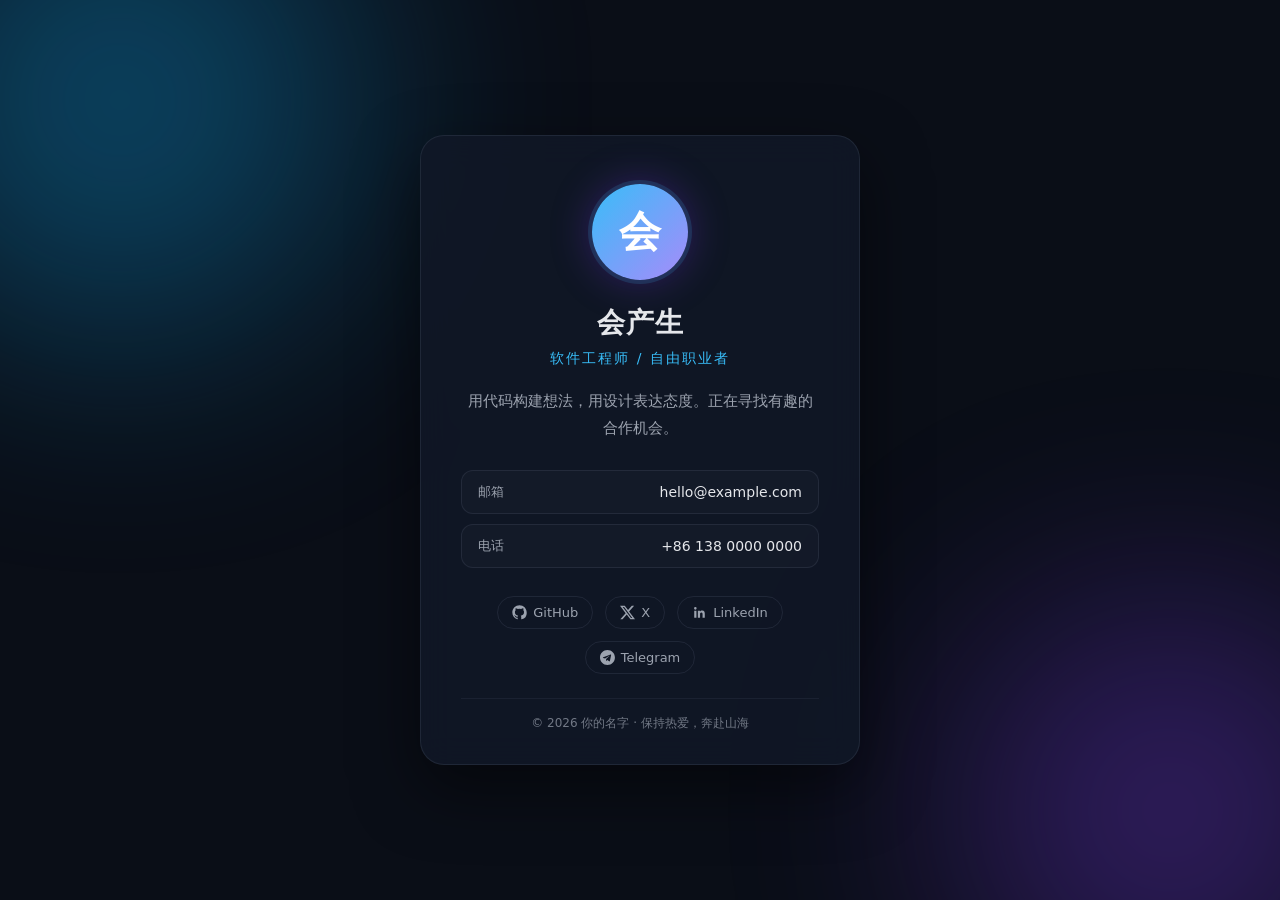
==== index.html @ 969a9e37 "修正CSS和JS文件路径以确保正确加载" ====
<!DOCTYPE html>
<html lang="zh-CN">
<head>
    <meta charset="UTF-8">
    <meta name="viewport" content="width=device-width, initial-scale=1.0">
    <title>个人名片</title>
    <link rel="stylesheet" href="/css/style.css">
</head>
<body>
    <!-- 背景光斑 -->
    <div class="glow glow-1"></div>
    <div class="glow glow-2"></div>

    <main class="card">
        <!-- 文字头像：修改 initials 内容为你名字的首字母或汉字 -->
        <div class="avatar">
            <span class="avatar-initials">会</span>
        </div>

        <!-- 名字与身份 -->
        <h1 class="name">会产生</h1>
        <p class="title">软件工程师 / 自由职业者</p>

        <!-- 一句话介绍 -->
        <p class="bio">用代码构建想法，用设计表达态度。正在寻找有趣的合作机会。</p>

        <!-- 联系方式 -->
        <div class="contact">
            <a class="contact-item" href="mailto:hello@example.com" title="发送邮件">
                <span class="contact-label">邮箱</span>
                <span class="contact-value">hello@example.com</span>
            </a>
            <a class="contact-item" href="tel:+8613800000000" title="拨打电话">
                <span class="contact-label">电话</span>
                <span class="contact-value">+86 138 0000 0000</span>
            </a>
        </div>

        <!-- 社交链接 -->
        <nav class="social">
            <a href="https://github.com/yourname" target="_blank" rel="noopener" class="social-link" aria-label="GitHub">
                <svg viewBox="0 0 24 24" fill="currentColor"><path d="M12 .5C5.65.5.5 5.65.5 12c0 5.08 3.29 9.39 7.86 10.91.58.11.79-.25.79-.56 0-.27-.01-1.17-.02-2.12-3.2.7-3.88-1.36-3.88-1.36-.52-1.33-1.28-1.68-1.28-1.68-1.04-.71.08-.7.08-.7 1.15.08 1.76 1.18 1.76 1.18 1.03 1.76 2.7 1.25 3.36.96.1-.75.4-1.25.72-1.54-2.55-.29-5.24-1.28-5.24-5.69 0-1.26.45-2.29 1.18-3.09-.12-.29-.51-1.46.11-3.05 0 0 .96-.31 3.15 1.18a10.9 10.9 0 0 1 5.74 0c2.19-1.49 3.15-1.18 3.15-1.18.62 1.59.23 2.76.11 3.05.74.8 1.18 1.83 1.18 3.09 0 4.42-2.7 5.39-5.27 5.68.41.36.78 1.06.78 2.14 0 1.55-.01 2.79-.01 3.17 0 .31.21.68.8.56A10.52 10.52 0 0 0 23.5 12C23.5 5.65 18.35.5 12 .5z"/></svg>
                GitHub
            </a>
            <a href="https://x.com/yourname" target="_blank" rel="noopener" class="social-link" aria-label="X / Twitter">
                <svg viewBox="0 0 24 24" fill="currentColor"><path d="M18.9 1.15h3.68l-8.04 9.19L24 22.85h-7.41l-5.8-7.58-6.64 7.58H.47l8.6-9.83L0 1.15h7.6l5.24 6.93 6.06-6.93zm-1.29 19.5h2.04L6.49 3.24H4.3l13.3 17.41z"/></svg>
                X
            </a>
            <a href="https://www.linkedin.com/in/yourname" target="_blank" rel="noopener" class="social-link" aria-label="LinkedIn">
                <svg viewBox="0 0 24 24" fill="currentColor"><path d="M20.45 20.45h-3.55v-5.57c0-1.33-.03-3.04-1.85-3.04-1.85 0-2.14 1.45-2.14 2.94v5.67H9.36V9h3.41v1.56h.05c.48-.9 1.64-1.85 3.37-1.85 3.6 0 4.27 2.37 4.27 5.46v6.28zM5.34 7.43a2.06 2.06 0 1 1 0-4.12 2.06 2.06 0 0 1 0 4.12zM7.12 20.45H3.56V9h3.56v11.45z"/></svg>
                LinkedIn
            </a>
            <a href="https://t.me/yourname" target="_blank" rel="noopener" class="social-link" aria-label="Telegram">
                <svg viewBox="0 0 24 24" fill="currentColor"><path d="M11.94 0C5.34 0 0 5.34 0 11.94c0 6.6 5.34 11.94 11.94 11.94 6.6 0 11.94-5.34 11.94-11.94C23.88 5.34 18.54 0 11.94 0zm5.87 8.12l-2 9.42c-.15.66-.54.82-1.1.51l-3.04-2.24-1.47 1.41c-.16.16-.3.3-.61.3l.22-3.1 5.64-5.1c.25-.22-.05-.34-.38-.12l-6.97 4.39-3-0.94c-.65-.2-.66-.65.14-.96l11.73-4.52c.54-.2 1.02.13.84.95z"/></svg>
                Telegram
            </a>
        </nav>

        <footer class="footer">© 2026 你的名字 · 保持热爱，奔赴山海</footer>
    </main>

    <script src="/js/script.js"></script>
</body>
</html>
---- css/style.css ----
:root {
    --bg: #0a0e17;
    --card: #111827;
    --text: #e5e7eb;
    --text-dim: #9ca3af;
    --accent-1: #38bdf8;
    --accent-2: #a78bfa;
    --border: rgba(148, 163, 184, 0.12);
}

* {
    margin: 0;
    padding: 0;
    box-sizing: border-box;
}

body {
    min-height: 100vh;
    display: flex;
    align-items: center;
    justify-content: center;
    background: var(--bg);
    color: var(--text);
    font-family: "Segoe UI", "PingFang SC", "Microsoft YaHei", system-ui, sans-serif;
    padding: 24px;
    overflow: hidden;
    position: relative;
}

/* ---- 背景光斑 ---- */
.glow {
    position: fixed;
    border-radius: 50%;
    filter: blur(120px);
    opacity: 0.35;
    pointer-events: none;
    z-index: 0;
}
.glow-1 {
    width: 480px;
    height: 480px;
    background: #0ea5e9;
    top: -140px;
    left: -120px;
    animation: drift 14s ease-in-out infinite alternate;
}
.glow-2 {
    width: 420px;
    height: 420px;
    background: #7c3aed;
    bottom: -120px;
    right: -100px;
    animation: drift 18s ease-in-out infinite alternate-reverse;
}
@keyframes drift {
    from { transform: translate(0, 0) scale(1); }
    to   { transform: translate(60px, 40px) scale(1.15); }
}

/* ---- 名片卡片 ---- */
.card {
    position: relative;
    z-index: 1;
    width: 100%;
    max-width: 440px;
    padding: 48px 40px 32px;
    background: rgba(17, 24, 39, 0.85);
    backdrop-filter: blur(16px);
    border: 1px solid var(--border);
    border-radius: 24px;
    text-align: center;
    box-shadow: 0 24px 64px rgba(0, 0, 0, 0.5);
    opacity: 0;
    transform: translateY(24px);
    transition: opacity 0.8s ease, transform 0.8s ease;
}
.card.visible {
    opacity: 1;
    transform: translateY(0);
}

/* ---- 文字头像 ---- */
.avatar {
    width: 96px;
    height: 96px;
    margin: 0 auto 24px;
    border-radius: 50%;
    display: flex;
    align-items: center;
    justify-content: center;
    background: linear-gradient(135deg, var(--accent-1), var(--accent-2));
    box-shadow: 0 0 0 4px rgba(56, 189, 248, 0.15), 0 0 40px rgba(124, 58, 237, 0.35);
}
.avatar-initials {
    font-size: 42px;
    font-weight: 700;
    color: #fff;
    letter-spacing: 1px;
}

/* ---- 文字 ---- */
.name {
    font-size: 28px;
    font-weight: 700;
    letter-spacing: 1px;
}
.title {
    margin-top: 8px;
    font-size: 14px;
    color: var(--accent-1);
    letter-spacing: 2px;
}
.bio {
    margin: 20px 0 28px;
    font-size: 15px;
    line-height: 1.8;
    color: var(--text-dim);
}

/* ---- 联系方式 ---- */
.contact {
    display: flex;
    flex-direction: column;
    gap: 10px;
    margin-bottom: 28px;
}
.contact-item {
    display: flex;
    justify-content: space-between;
    align-items: center;
    padding: 12px 16px;
    border: 1px solid var(--border);
    border-radius: 12px;
    text-decoration: none;
    background: rgba(255, 255, 255, 0.02);
    transition: border-color 0.25s, background 0.25s, transform 0.25s;
}
.contact-item:hover {
    border-color: rgba(56, 189, 248, 0.5);
    background: rgba(56, 189, 248, 0.06);
    transform: translateY(-2px);
}
.contact-label {
    font-size: 13px;
    color: var(--text-dim);
}
.contact-value {
    font-size: 14px;
    color: var(--text);
    font-weight: 500;
}

/* ---- 社交链接 ---- */
.social {
    display: flex;
    justify-content: center;
    gap: 12px;
    flex-wrap: wrap;
    margin-bottom: 24px;
}
.social-link {
    display: inline-flex;
    align-items: center;
    gap: 6px;
    padding: 8px 14px;
    font-size: 13px;
    color: var(--text-dim);
    text-decoration: none;
    border: 1px solid var(--border);
    border-radius: 999px;
    transition: color 0.25s, border-color 0.25s, background 0.25s, transform 0.25s;
}
.social-link svg {
    width: 15px;
    height: 15px;
}
.social-link:hover {
    color: var(--accent-1);
    border-color: rgba(56, 189, 248, 0.5);
    background: rgba(56, 189, 248, 0.08);
    transform: translateY(-2px);
}

/* ---- 页脚 ---- */
.footer {
    font-size: 12px;
    color: var(--text-dim);
    opacity: 0.7;
    border-top: 1px solid var(--border);
    padding-top: 16px;
}

/* ---- 响应式 ---- */
@media (max-width: 480px) {
    .card {
        padding: 36px 24px 24px;
    }
    .name { font-size: 24px; }
}
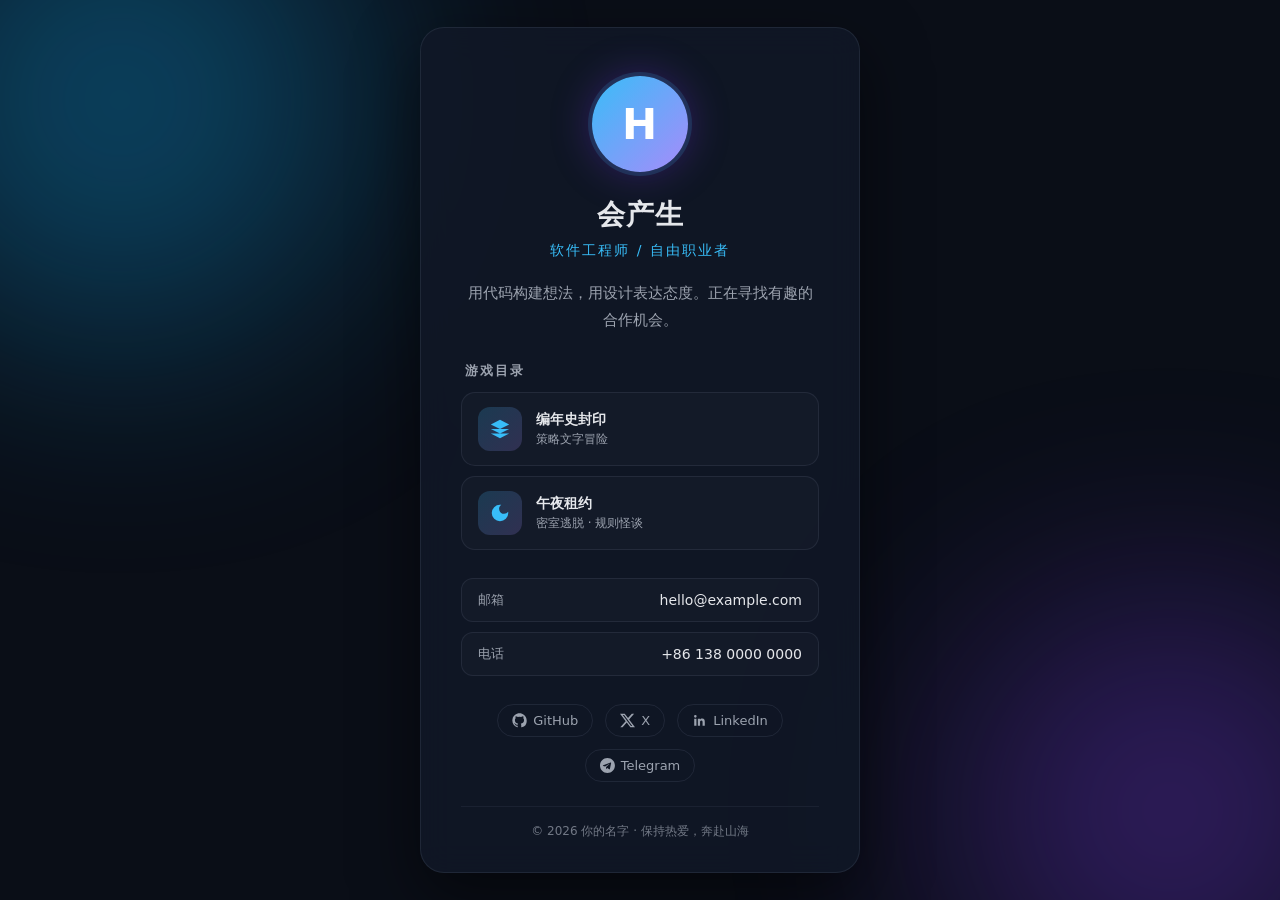
==== commit 793924df: "feat: 添加游戏目录页与首款文字冒险游戏午夜租约 - 新增首页游戏目录模块，展示游戏卡片与跳转链接 - 新增午夜租约游戏完整代码与资源 - 更新首页头像与部分文案细节" ====
--- a/index.html
+++ b/index.html
@@ -14,7 +14,7 @@
     <main class="card">
         <!-- 文字头像：修改 initials 内容为你名字的首字母或汉字 -->
         <div class="avatar">
-            <span class="avatar-initials">会</span>
+            <span class="avatar-initials">H</span>
         </div>
 
         <!-- 名字与身份 -->
@@ -23,6 +23,32 @@
 
         <!-- 一句话介绍 -->
         <p class="bio">用代码构建想法，用设计表达态度。正在寻找有趣的合作机会。</p>
+
+        <!-- 游戏目录 -->
+        <section class="games">
+            <h2 class="games-title">游戏目录</h2>
+            <div class="games-grid">
+                <a class="game-card" href="Chronicle-Sealed/index.html">
+                    <div class="game-icon">
+                        <svg viewBox="0 0 24 24" fill="currentColor"><path d="M12 2L2 7l10 5 10-5-10-5zM2 17l10 5 10-5M2 12l10 5 10-5"/></svg>
+                    </div>
+                    <div class="game-info">
+                        <span class="game-name">编年史封印</span>
+                        <span class="game-desc">策略文字冒险</span>
+                    </div>
+                </a>
+                <a class="game-card" href="Midnight-Lease/index.html">
+                    <div class="game-icon">
+                        <svg viewBox="0 0 24 24" fill="currentColor"><path d="M12 3a9 9 0 1 0 9 9c0-.46-.04-.92-.1-1.36a5.39 5.39 0 0 1-4.4 2.26 5.4 5.4 0 0 1-3.14-9.8c-.44-.06-.9-.1-1.36-.1z"/></svg>
+                    </div>
+                    <div class="game-info">
+                        <span class="game-name">午夜租约</span>
+                        <span class="game-desc">密室逃脱 · 规则怪谈</span>
+                    </div>
+                </a>
+                <!-- 在此处添加更多游戏卡片 -->
+            </div>
+        </section>
 
         <!-- 联系方式 -->
         <div class="contact">
--- a/css/style.css
+++ b/css/style.css
@@ -181,6 +181,71 @@
     transform: translateY(-2px);
 }
 
+/* ---- 游戏目录 ---- */
+.games {
+    margin: 20px 0 28px;
+    text-align: left;
+}
+.games-title {
+    font-size: 13px;
+    font-weight: 600;
+    color: var(--text-dim);
+    letter-spacing: 2px;
+    text-transform: uppercase;
+    margin-bottom: 12px;
+    padding-left: 4px;
+}
+.games-grid {
+    display: flex;
+    flex-direction: column;
+    gap: 10px;
+}
+.game-card {
+    display: flex;
+    align-items: center;
+    gap: 14px;
+    padding: 14px 16px;
+    border: 1px solid var(--border);
+    border-radius: 14px;
+    text-decoration: none;
+    background: rgba(255, 255, 255, 0.02);
+    transition: border-color 0.25s, background 0.25s, transform 0.25s;
+}
+.game-card:hover {
+    border-color: rgba(56, 189, 248, 0.5);
+    background: rgba(56, 189, 248, 0.06);
+    transform: translateY(-2px);
+}
+.game-icon {
+    width: 44px;
+    height: 44px;
+    border-radius: 12px;
+    display: flex;
+    align-items: center;
+    justify-content: center;
+    background: linear-gradient(135deg, rgba(56, 189, 248, 0.2), rgba(167, 139, 250, 0.2));
+    flex-shrink: 0;
+}
+.game-icon svg {
+    width: 22px;
+    height: 22px;
+    color: var(--accent-1);
+}
+.game-info {
+    display: flex;
+    flex-direction: column;
+    gap: 2px;
+}
+.game-name {
+    font-size: 14px;
+    font-weight: 600;
+    color: var(--text);
+}
+.game-desc {
+    font-size: 12px;
+    color: var(--text-dim);
+}
+
 /* ---- 页脚 ---- */
 .footer {
     font-size: 12px;
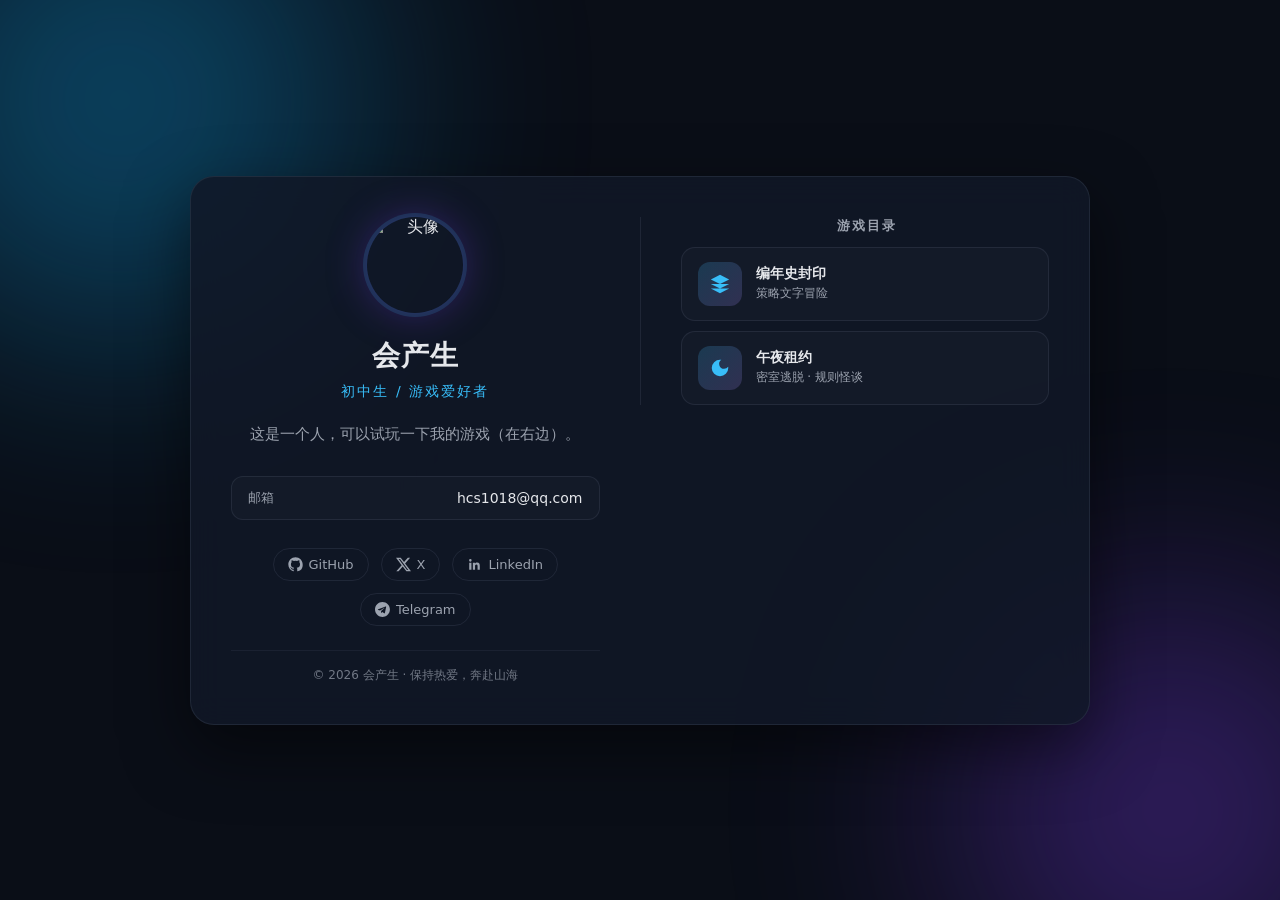
==== commit 0fd09ff2: "refactor(ui): 重构页面布局为左右分栏样式 1. 调整卡片最大宽度和内边距，改用flex布局实现左右分栏 2. 将原单栏内容拆分为个人介绍左栏和游戏目录右栏 3. 替换文字头像为图片头像样" ====
--- a/index.html
+++ b/index.html
@@ -12,77 +12,78 @@
     <div class="glow glow-2"></div>
 
     <main class="card">
-        <!-- 文字头像：修改 initials 内容为你名字的首字母或汉字 -->
-        <div class="avatar">
-            <span class="avatar-initials">H</span>
+        <!-- 左栏：个人介绍 -->
+        <div class="card-left">
+            <!-- 头像 -->
+            <div class="avatar">
+                <img src="/NPRSOG968EOGO{A9U4YN08Y.jpg" alt="头像" class="avatar-img">
+            </div>
+
+            <!-- 名字与身份 -->
+            <h1 class="name">会产生</h1>
+            <p class="title">初中生 / 游戏爱好者</p>
+
+            <!-- 一句话介绍 -->
+            <p class="bio">这是一个人，可以试玩一下我的游戏（在右边）。</p>
+
+            <!-- 联系方式 -->
+            <div class="contact">
+                <a class="contact-item" href="mailto:hcs1018@qq.com" title="发送邮件">
+                    <span class="contact-label">邮箱</span>
+                    <span class="contact-value">hcs1018@qq.com</span>
+                </a>
+            </div>
+
+            <!-- 社交链接 -->
+            <nav class="social">
+                <a href="https://github.com/yourname" target="_blank" rel="noopener" class="social-link" aria-label="GitHub">
+                    <svg viewBox="0 0 24 24" fill="currentColor"><path d="M12 .5C5.65.5.5 5.65.5 12c0 5.08 3.29 9.39 7.86 10.91.58.11.79-.25.79-.56 0-.27-.01-1.17-.02-2.12-3.2.7-3.88-1.36-3.88-1.36-.52-1.33-1.28-1.68-1.28-1.68-1.04-.71.08-.7.08-.7 1.15.08 1.76 1.18 1.76 1.18 1.03 1.76 2.7 1.25 3.36.96.1-.75.4-1.25.72-1.54-2.55-.29-5.24-1.28-5.24-5.69 0-1.26.45-2.29 1.18-3.09-.12-.29-.51-1.46.11-3.05 0 0 .96-.31 3.15 1.18a10.9 10.9 0 0 1 5.74 0c2.19-1.49 3.15-1.18 3.15-1.18.62 1.59.23 2.76.11 3.05.74.8 1.18 1.83 1.18 3.09 0 4.42-2.7 5.39-5.27 5.68.41.36.78 1.06.78 2.14 0 1.55-.01 2.79-.01 3.17 0 .31.21.68.8.56A10.52 10.52 0 0 0 23.5 12C23.5 5.65 18.35.5 12 .5z"/></svg>
+                    GitHub
+                </a>
+                <a href="https://x.com/yourname" target="_blank" rel="noopener" class="social-link" aria-label="X / Twitter">
+                    <svg viewBox="0 0 24 24" fill="currentColor"><path d="M18.9 1.15h3.68l-8.04 9.19L24 22.85h-7.41l-5.8-7.58-6.64 7.58H.47l8.6-9.83L0 1.15h7.6l5.24 6.93 6.06-6.93zm-1.29 19.5h2.04L6.49 3.24H4.3l13.3 17.41z"/></svg>
+                    X
+                </a>
+                <a href="https://www.linkedin.com/in/yourname" target="_blank" rel="noopener" class="social-link" aria-label="LinkedIn">
+                    <svg viewBox="0 0 24 24" fill="currentColor"><path d="M20.45 20.45h-3.55v-5.57c0-1.33-.03-3.04-1.85-3.04-1.85 0-2.14 1.45-2.14 2.94v5.67H9.36V9h3.41v1.56h.05c.48-.9 1.64-1.85 3.37-1.85 3.6 0 4.27 2.37 4.27 5.46v6.28zM5.34 7.43a2.06 2.06 0 1 1 0-4.12 2.06 2.06 0 0 1 0 4.12zM7.12 20.45H3.56V9h3.56v11.45z"/></svg>
+                    LinkedIn
+                </a>
+                <a href="https://t.me/yourname" target="_blank" rel="noopener" class="social-link" aria-label="Telegram">
+                    <svg viewBox="0 0 24 24" fill="currentColor"><path d="M11.94 0C5.34 0 0 5.34 0 11.94c0 6.6 5.34 11.94 11.94 11.94 6.6 0 11.94-5.34 11.94-11.94C23.88 5.34 18.54 0 11.94 0zm5.87 8.12l-2 9.42c-.15.66-.54.82-1.1.51l-3.04-2.24-1.47 1.41c-.16.16-.3.3-.61.3l.22-3.1 5.64-5.1c.25-.22-.05-.34-.38-.12l-6.97 4.39-3-0.94c-.65-.2-.66-.65.14-.96l11.73-4.52c.54-.2 1.02.13.84.95z"/></svg>
+                    Telegram
+                </a>
+            </nav>
+
+            <footer class="footer">© 2026 会产生 · 保持热爱，奔赴山海</footer>
         </div>
 
-        <!-- 名字与身份 -->
-        <h1 class="name">会产生</h1>
-        <p class="title">软件工程师 / 自由职业者</p>
-
-        <!-- 一句话介绍 -->
-        <p class="bio">用代码构建想法，用设计表达态度。正在寻找有趣的合作机会。</p>
-
-        <!-- 游戏目录 -->
-        <section class="games">
-            <h2 class="games-title">游戏目录</h2>
-            <div class="games-grid">
-                <a class="game-card" href="Chronicle-Sealed/index.html">
-                    <div class="game-icon">
-                        <svg viewBox="0 0 24 24" fill="currentColor"><path d="M12 2L2 7l10 5 10-5-10-5zM2 17l10 5 10-5M2 12l10 5 10-5"/></svg>
-                    </div>
-                    <div class="game-info">
-                        <span class="game-name">编年史封印</span>
-                        <span class="game-desc">策略文字冒险</span>
-                    </div>
-                </a>
-                <a class="game-card" href="Midnight-Lease/index.html">
-                    <div class="game-icon">
-                        <svg viewBox="0 0 24 24" fill="currentColor"><path d="M12 3a9 9 0 1 0 9 9c0-.46-.04-.92-.1-1.36a5.39 5.39 0 0 1-4.4 2.26 5.4 5.4 0 0 1-3.14-9.8c-.44-.06-.9-.1-1.36-.1z"/></svg>
-                    </div>
-                    <div class="game-info">
-                        <span class="game-name">午夜租约</span>
-                        <span class="game-desc">密室逃脱 · 规则怪谈</span>
-                    </div>
-                </a>
-                <!-- 在此处添加更多游戏卡片 -->
-            </div>
-        </section>
-
-        <!-- 联系方式 -->
-        <div class="contact">
-            <a class="contact-item" href="mailto:hello@example.com" title="发送邮件">
-                <span class="contact-label">邮箱</span>
-                <span class="contact-value">hello@example.com</span>
-            </a>
-            <a class="contact-item" href="tel:+8613800000000" title="拨打电话">
-                <span class="contact-label">电话</span>
-                <span class="contact-value">+86 138 0000 0000</span>
-            </a>
+        <!-- 右栏：游戏目录 -->
+        <div class="card-right">
+            <section class="games">
+                <h2 class="games-title">游戏目录</h2>
+                <div class="games-grid">
+                    <a class="game-card" href="Chronicle-Sealed/index.html">
+                        <div class="game-icon">
+                            <svg viewBox="0 0 24 24" fill="currentColor"><path d="M12 2L2 7l10 5 10-5-10-5zM2 17l10 5 10-5M2 12l10 5 10-5"/></svg>
+                        </div>
+                        <div class="game-info">
+                            <span class="game-name">编年史封印</span>
+                            <span class="game-desc">策略文字冒险</span>
+                        </div>
+                    </a>
+                    <a class="game-card" href="Midnight-Lease/index.html">
+                        <div class="game-icon">
+                            <svg viewBox="0 0 24 24" fill="currentColor"><path d="M12 3a9 9 0 1 0 9 9c0-.46-.04-.92-.1-1.36a5.39 5.39 0 0 1-4.4 2.26 5.4 5.4 0 0 1-3.14-9.8c-.44-.06-.9-.1-1.36-.1z"/></svg>
+                        </div>
+                        <div class="game-info">
+                            <span class="game-name">午夜租约</span>
+                            <span class="game-desc">密室逃脱 · 规则怪谈</span>
+                        </div>
+                    </a>
+                    <!-- 在此处添加更多游戏卡片 -->
+                </div>
+            </section>
         </div>
-
-        <!-- 社交链接 -->
-        <nav class="social">
-            <a href="https://github.com/yourname" target="_blank" rel="noopener" class="social-link" aria-label="GitHub">
-                <svg viewBox="0 0 24 24" fill="currentColor"><path d="M12 .5C5.65.5.5 5.65.5 12c0 5.08 3.29 9.39 7.86 10.91.58.11.79-.25.79-.56 0-.27-.01-1.17-.02-2.12-3.2.7-3.88-1.36-3.88-1.36-.52-1.33-1.28-1.68-1.28-1.68-1.04-.71.08-.7.08-.7 1.15.08 1.76 1.18 1.76 1.18 1.03 1.76 2.7 1.25 3.36.96.1-.75.4-1.25.72-1.54-2.55-.29-5.24-1.28-5.24-5.69 0-1.26.45-2.29 1.18-3.09-.12-.29-.51-1.46.11-3.05 0 0 .96-.31 3.15 1.18a10.9 10.9 0 0 1 5.74 0c2.19-1.49 3.15-1.18 3.15-1.18.62 1.59.23 2.76.11 3.05.74.8 1.18 1.83 1.18 3.09 0 4.42-2.7 5.39-5.27 5.68.41.36.78 1.06.78 2.14 0 1.55-.01 2.79-.01 3.17 0 .31.21.68.8.56A10.52 10.52 0 0 0 23.5 12C23.5 5.65 18.35.5 12 .5z"/></svg>
-                GitHub
-            </a>
-            <a href="https://x.com/yourname" target="_blank" rel="noopener" class="social-link" aria-label="X / Twitter">
-                <svg viewBox="0 0 24 24" fill="currentColor"><path d="M18.9 1.15h3.68l-8.04 9.19L24 22.85h-7.41l-5.8-7.58-6.64 7.58H.47l8.6-9.83L0 1.15h7.6l5.24 6.93 6.06-6.93zm-1.29 19.5h2.04L6.49 3.24H4.3l13.3 17.41z"/></svg>
-                X
-            </a>
-            <a href="https://www.linkedin.com/in/yourname" target="_blank" rel="noopener" class="social-link" aria-label="LinkedIn">
-                <svg viewBox="0 0 24 24" fill="currentColor"><path d="M20.45 20.45h-3.55v-5.57c0-1.33-.03-3.04-1.85-3.04-1.85 0-2.14 1.45-2.14 2.94v5.67H9.36V9h3.41v1.56h.05c.48-.9 1.64-1.85 3.37-1.85 3.6 0 4.27 2.37 4.27 5.46v6.28zM5.34 7.43a2.06 2.06 0 1 1 0-4.12 2.06 2.06 0 0 1 0 4.12zM7.12 20.45H3.56V9h3.56v11.45z"/></svg>
-                LinkedIn
-            </a>
-            <a href="https://t.me/yourname" target="_blank" rel="noopener" class="social-link" aria-label="Telegram">
-                <svg viewBox="0 0 24 24" fill="currentColor"><path d="M11.94 0C5.34 0 0 5.34 0 11.94c0 6.6 5.34 11.94 11.94 11.94 6.6 0 11.94-5.34 11.94-11.94C23.88 5.34 18.54 0 11.94 0zm5.87 8.12l-2 9.42c-.15.66-.54.82-1.1.51l-3.04-2.24-1.47 1.41c-.16.16-.3.3-.61.3l.22-3.1 5.64-5.1c.25-.22-.05-.34-.38-.12l-6.97 4.39-3-0.94c-.65-.2-.66-.65.14-.96l11.73-4.52c.54-.2 1.02.13.84.95z"/></svg>
-                Telegram
-            </a>
-        </nav>
-
-        <footer class="footer">© 2026 你的名字 · 保持热爱，奔赴山海</footer>
     </main>
 
     <script src="/js/script.js"></script>
--- a/css/style.css
+++ b/css/style.css
@@ -62,8 +62,8 @@
     position: relative;
     z-index: 1;
     width: 100%;
-    max-width: 440px;
-    padding: 48px 40px 32px;
+    max-width: 900px;
+    padding: 40px;
     background: rgba(17, 24, 39, 0.85);
     backdrop-filter: blur(16px);
     border: 1px solid var(--border);
@@ -73,29 +73,41 @@
     opacity: 0;
     transform: translateY(24px);
     transition: opacity 0.8s ease, transform 0.8s ease;
+    display: flex;
+    gap: 40px;
+    align-items: flex-start;
 }
 .card.visible {
     opacity: 1;
     transform: translateY(0);
 }
 
-/* ---- 文字头像 ---- */
+/* ---- 左右分栏 ---- */
+.card-left {
+    flex: 1;
+    min-width: 0;
+}
+.card-right {
+    flex: 1;
+    min-width: 0;
+    border-left: 1px solid var(--border);
+    padding-left: 40px;
+}
+
+/* ---- 图片头像 ---- */
 .avatar {
     width: 96px;
     height: 96px;
     margin: 0 auto 24px;
     border-radius: 50%;
-    display: flex;
-    align-items: center;
-    justify-content: center;
-    background: linear-gradient(135deg, var(--accent-1), var(--accent-2));
+    overflow: hidden;
     box-shadow: 0 0 0 4px rgba(56, 189, 248, 0.15), 0 0 40px rgba(124, 58, 237, 0.35);
 }
-.avatar-initials {
-    font-size: 42px;
-    font-weight: 700;
-    color: #fff;
-    letter-spacing: 1px;
+.avatar-img {
+    width: 100%;
+    height: 100%;
+    object-fit: cover;
+    display: block;
 }
 
 /* ---- 文字 ---- */
@@ -183,8 +195,11 @@
 
 /* ---- 游戏目录 ---- */
 .games {
-    margin: 20px 0 28px;
+    margin: 0;
     text-align: left;
+    height: 100%;
+    display: flex;
+    flex-direction: column;
 }
 .games-title {
     font-size: 13px;
@@ -194,11 +209,13 @@
     text-transform: uppercase;
     margin-bottom: 12px;
     padding-left: 4px;
+    text-align: center;
 }
 .games-grid {
     display: flex;
     flex-direction: column;
     gap: 10px;
+    flex: 1;
 }
 .game-card {
     display: flex;
@@ -256,9 +273,16 @@
 }
 
 /* ---- 响应式 ---- */
-@media (max-width: 480px) {
+@media (max-width: 768px) {
     .card {
+        flex-direction: column;
+        gap: 24px;
         padding: 36px 24px 24px;
     }
+    .card-right {
+        border-left: none;
+        padding-left: 0;
+        width: 100%;
+    }
     .name { font-size: 24px; }
 }
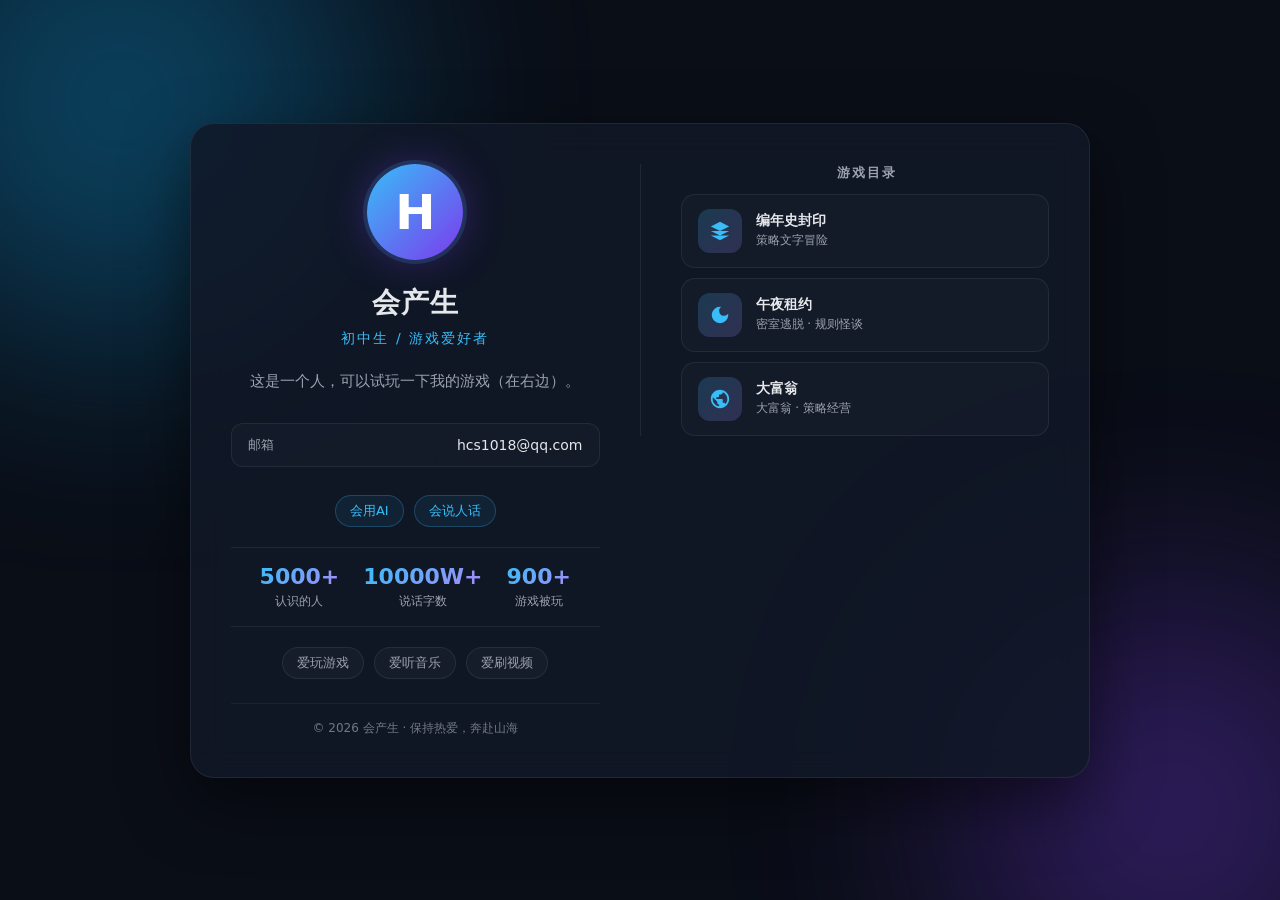
==== commit 96ea118e: "style: 更新个人主页UI，替换头像为字母头像并新增模块 1. 将图片头像替换为渐变背景的字母头像 2. 移除原有社交链接模块，新增技能标签、个人成就和兴趣爱好模块 3. 新增大富翁游戏卡片 4." ====
--- a/index.html
+++ b/index.html
@@ -16,7 +16,7 @@
         <div class="card-left">
             <!-- 头像 -->
             <div class="avatar">
-                <img src="/NPRSOG968EOGO{A9U4YN08Y.jpg" alt="头像" class="avatar-img">
+                <span class="avatar-letter">H</span>
             </div>
 
             <!-- 名字与身份 -->
@@ -34,25 +34,34 @@
                 </a>
             </div>
 
-            <!-- 社交链接 -->
-            <nav class="social">
-                <a href="https://github.com/yourname" target="_blank" rel="noopener" class="social-link" aria-label="GitHub">
-                    <svg viewBox="0 0 24 24" fill="currentColor"><path d="M12 .5C5.65.5.5 5.65.5 12c0 5.08 3.29 9.39 7.86 10.91.58.11.79-.25.79-.56 0-.27-.01-1.17-.02-2.12-3.2.7-3.88-1.36-3.88-1.36-.52-1.33-1.28-1.68-1.28-1.68-1.04-.71.08-.7.08-.7 1.15.08 1.76 1.18 1.76 1.18 1.03 1.76 2.7 1.25 3.36.96.1-.75.4-1.25.72-1.54-2.55-.29-5.24-1.28-5.24-5.69 0-1.26.45-2.29 1.18-3.09-.12-.29-.51-1.46.11-3.05 0 0 .96-.31 3.15 1.18a10.9 10.9 0 0 1 5.74 0c2.19-1.49 3.15-1.18 3.15-1.18.62 1.59.23 2.76.11 3.05.74.8 1.18 1.83 1.18 3.09 0 4.42-2.7 5.39-5.27 5.68.41.36.78 1.06.78 2.14 0 1.55-.01 2.79-.01 3.17 0 .31.21.68.8.56A10.52 10.52 0 0 0 23.5 12C23.5 5.65 18.35.5 12 .5z"/></svg>
-                    GitHub
-                </a>
-                <a href="https://x.com/yourname" target="_blank" rel="noopener" class="social-link" aria-label="X / Twitter">
-                    <svg viewBox="0 0 24 24" fill="currentColor"><path d="M18.9 1.15h3.68l-8.04 9.19L24 22.85h-7.41l-5.8-7.58-6.64 7.58H.47l8.6-9.83L0 1.15h7.6l5.24 6.93 6.06-6.93zm-1.29 19.5h2.04L6.49 3.24H4.3l13.3 17.41z"/></svg>
-                    X
-                </a>
-                <a href="https://www.linkedin.com/in/yourname" target="_blank" rel="noopener" class="social-link" aria-label="LinkedIn">
-                    <svg viewBox="0 0 24 24" fill="currentColor"><path d="M20.45 20.45h-3.55v-5.57c0-1.33-.03-3.04-1.85-3.04-1.85 0-2.14 1.45-2.14 2.94v5.67H9.36V9h3.41v1.56h.05c.48-.9 1.64-1.85 3.37-1.85 3.6 0 4.27 2.37 4.27 5.46v6.28zM5.34 7.43a2.06 2.06 0 1 1 0-4.12 2.06 2.06 0 0 1 0 4.12zM7.12 20.45H3.56V9h3.56v11.45z"/></svg>
-                    LinkedIn
-                </a>
-                <a href="https://t.me/yourname" target="_blank" rel="noopener" class="social-link" aria-label="Telegram">
-                    <svg viewBox="0 0 24 24" fill="currentColor"><path d="M11.94 0C5.34 0 0 5.34 0 11.94c0 6.6 5.34 11.94 11.94 11.94 6.6 0 11.94-5.34 11.94-11.94C23.88 5.34 18.54 0 11.94 0zm5.87 8.12l-2 9.42c-.15.66-.54.82-1.1.51l-3.04-2.24-1.47 1.41c-.16.16-.3.3-.61.3l.22-3.1 5.64-5.1c.25-.22-.05-.34-.38-.12l-6.97 4.39-3-0.94c-.65-.2-.66-.65.14-.96l11.73-4.52c.54-.2 1.02.13.84.95z"/></svg>
-                    Telegram
-                </a>
-            </nav>
+            <!-- 技能标签 -->
+            <div class="skills">
+                <span class="skill-tag">会用AI</span>
+                <span class="skill-tag">会说人话</span>
+            </div>
+
+            <!-- 个人成就 -->
+            <div class="achievements">
+                <div class="achievement-item">
+                    <span class="achievement-num">5000+</span>
+                    <span class="achievement-label">认识的人</span>
+                </div>
+                <div class="achievement-item">
+                    <span class="achievement-num">10000W+</span>
+                    <span class="achievement-label">说话字数</span>
+                </div>
+                <div class="achievement-item">
+                    <span class="achievement-num">900+</span>
+                    <span class="achievement-label">游戏被玩</span>
+                </div>
+            </div>
+
+            <!-- 兴趣爱好 -->
+            <div class="hobbies">
+                <span class="hobby-tag">爱玩游戏</span>
+                <span class="hobby-tag">爱听音乐</span>
+                <span class="hobby-tag">爱刷视频</span>
+            </div>
 
             <footer class="footer">© 2026 会产生 · 保持热爱，奔赴山海</footer>
         </div>
@@ -80,6 +89,15 @@
                             <span class="game-desc">密室逃脱 · 规则怪谈</span>
                         </div>
                     </a>
+                    <a class="game-card" href="Bigrichman/index.html">
+                        <div class="game-icon">
+                            <svg viewBox="0 0 24 24" fill="currentColor"><path d="M12 2C6.48 2 2 6.48 2 12s4.48 10 10 10 10-4.48 10-10S17.52 2 12 2zm-1 17.93c-3.95-.49-7-3.85-7-7.93 0-.62.08-1.21.21-1.79L9 15v1c0 1.1.9 2 2 2v1.93zm6.9-2.54c-.26-.81-1-1.39-1.9-1.39h-1v-3c0-.55-.45-1-1-1H8v-2h2c.55 0 1-.45 1-1V7h2c1.1 0 2-.9 2-2v-.41c2.93 1.19 5 4.06 5 7.41 0 2.08-.8 3.97-2.1 5.39z"/></svg>
+                        </div>
+                        <div class="game-info">
+                            <span class="game-name">大富翁</span>
+                            <span class="game-desc">大富翁 · 策略经营</span>
+                        </div>
+                    </a>
                     <!-- 在此处添加更多游戏卡片 -->
                 </div>
             </section>
--- a/css/style.css
+++ b/css/style.css
@@ -94,20 +94,25 @@
     padding-left: 40px;
 }
 
-/* ---- 图片头像 ---- */
+/* ---- 字母头像 ---- */
 .avatar {
     width: 96px;
     height: 96px;
     margin: 0 auto 24px;
     border-radius: 50%;
     overflow: hidden;
+    display: flex;
+    align-items: center;
+    justify-content: center;
+    background: linear-gradient(135deg, #38bdf8, #7c3aed);
     box-shadow: 0 0 0 4px rgba(56, 189, 248, 0.15), 0 0 40px rgba(124, 58, 237, 0.35);
 }
-.avatar-img {
-    width: 100%;
-    height: 100%;
-    object-fit: cover;
-    display: block;
+.avatar-letter {
+    font-size: 48px;
+    font-weight: 700;
+    color: #fff;
+    line-height: 1;
+    user-select: none;
 }
 
 /* ---- 文字 ---- */
@@ -162,34 +167,77 @@
     font-weight: 500;
 }
 
-/* ---- 社交链接 ---- */
-.social {
-    display: flex;
-    justify-content: center;
-    gap: 12px;
+/* ---- 技能标签 ---- */
+.skills {
+    display: flex;
+    justify-content: center;
+    gap: 10px;
+    flex-wrap: wrap;
+    margin-bottom: 20px;
+}
+.skill-tag {
+    padding: 6px 14px;
+    font-size: 13px;
+    color: var(--accent-1);
+    background: rgba(56, 189, 248, 0.08);
+    border: 1px solid rgba(56, 189, 248, 0.25);
+    border-radius: 999px;
+    transition: background 0.25s, transform 0.25s;
+}
+.skill-tag:hover {
+    background: rgba(56, 189, 248, 0.15);
+    transform: translateY(-2px);
+}
+
+/* ---- 个人成就 ---- */
+.achievements {
+    display: flex;
+    justify-content: center;
+    gap: 24px;
+    margin-bottom: 20px;
+    padding: 16px 0;
+    border-top: 1px solid var(--border);
+    border-bottom: 1px solid var(--border);
+}
+.achievement-item {
+    display: flex;
+    flex-direction: column;
+    align-items: center;
+    gap: 4px;
+}
+.achievement-num {
+    font-size: 22px;
+    font-weight: 700;
+    background: linear-gradient(135deg, var(--accent-1), var(--accent-2));
+    -webkit-background-clip: text;
+    -webkit-text-fill-color: transparent;
+    background-clip: text;
+}
+.achievement-label {
+    font-size: 12px;
+    color: var(--text-dim);
+}
+
+/* ---- 兴趣爱好 ---- */
+.hobbies {
+    display: flex;
+    justify-content: center;
+    gap: 10px;
     flex-wrap: wrap;
     margin-bottom: 24px;
 }
-.social-link {
-    display: inline-flex;
-    align-items: center;
-    gap: 6px;
-    padding: 8px 14px;
+.hobby-tag {
+    padding: 6px 14px;
     font-size: 13px;
     color: var(--text-dim);
-    text-decoration: none;
+    background: rgba(255, 255, 255, 0.03);
     border: 1px solid var(--border);
     border-radius: 999px;
-    transition: color 0.25s, border-color 0.25s, background 0.25s, transform 0.25s;
-}
-.social-link svg {
-    width: 15px;
-    height: 15px;
-}
-.social-link:hover {
-    color: var(--accent-1);
-    border-color: rgba(56, 189, 248, 0.5);
-    background: rgba(56, 189, 248, 0.08);
+    transition: color 0.25s, border-color 0.25s, transform 0.25s;
+}
+.hobby-tag:hover {
+    color: var(--accent-2);
+    border-color: rgba(167, 139, 250, 0.4);
     transform: translateY(-2px);
 }
 
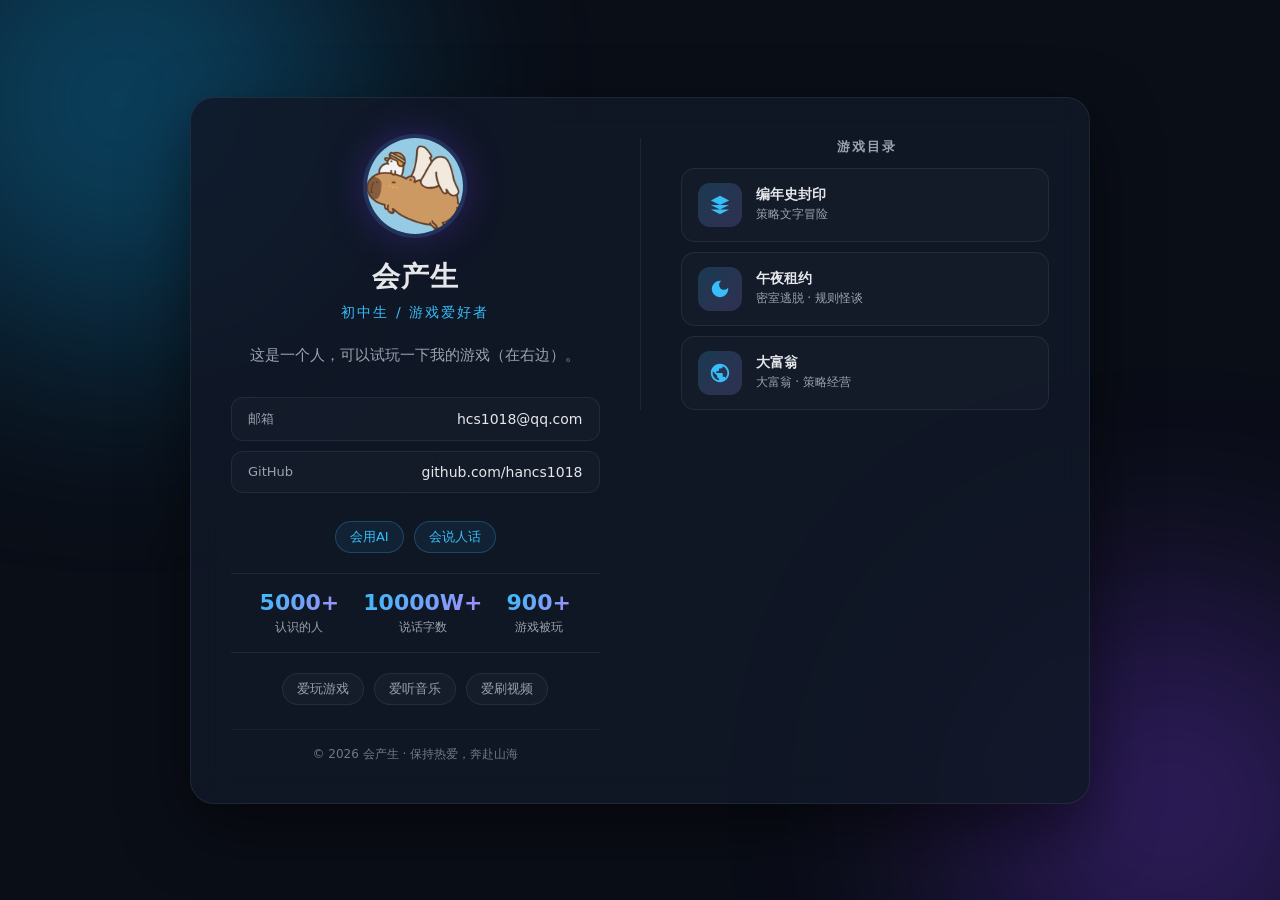
==== commit 667e66ff: "style(avatar): 替换字母头像为图片头像并添加GitHub联系方式 1. 重构头像样式，将原字母头像改为图片头像布局 2. 删除原字母头像的渐变背景和文字样式，新增图片适配样式 3. 在联" ====
--- a/index.html
+++ b/index.html
@@ -16,7 +16,7 @@
         <div class="card-left">
             <!-- 头像 -->
             <div class="avatar">
-                <span class="avatar-letter">H</span>
+                <img src="/1.jpg" alt="头像" class="avatar-img">
             </div>
 
             <!-- 名字与身份 -->
@@ -31,6 +31,10 @@
                 <a class="contact-item" href="mailto:hcs1018@qq.com" title="发送邮件">
                     <span class="contact-label">邮箱</span>
                     <span class="contact-value">hcs1018@qq.com</span>
+                </a>
+                <a class="contact-item" href="https://github.com/hancs1018" target="_blank" rel="noopener" title="GitHub 主页">
+                    <span class="contact-label">GitHub</span>
+                    <span class="contact-value">github.com/hancs1018</span>
                 </a>
             </div>
 
--- a/css/style.css
+++ b/css/style.css
@@ -94,25 +94,20 @@
     padding-left: 40px;
 }
 
-/* ---- 字母头像 ---- */
+/* ---- 图片头像 ---- */
 .avatar {
     width: 96px;
     height: 96px;
     margin: 0 auto 24px;
     border-radius: 50%;
     overflow: hidden;
-    display: flex;
-    align-items: center;
-    justify-content: center;
-    background: linear-gradient(135deg, #38bdf8, #7c3aed);
     box-shadow: 0 0 0 4px rgba(56, 189, 248, 0.15), 0 0 40px rgba(124, 58, 237, 0.35);
 }
-.avatar-letter {
-    font-size: 48px;
-    font-weight: 700;
-    color: #fff;
-    line-height: 1;
-    user-select: none;
+.avatar-img {
+    width: 100%;
+    height: 100%;
+    object-fit: cover;
+    display: block;
 }
 
 /* ---- 文字 ---- */
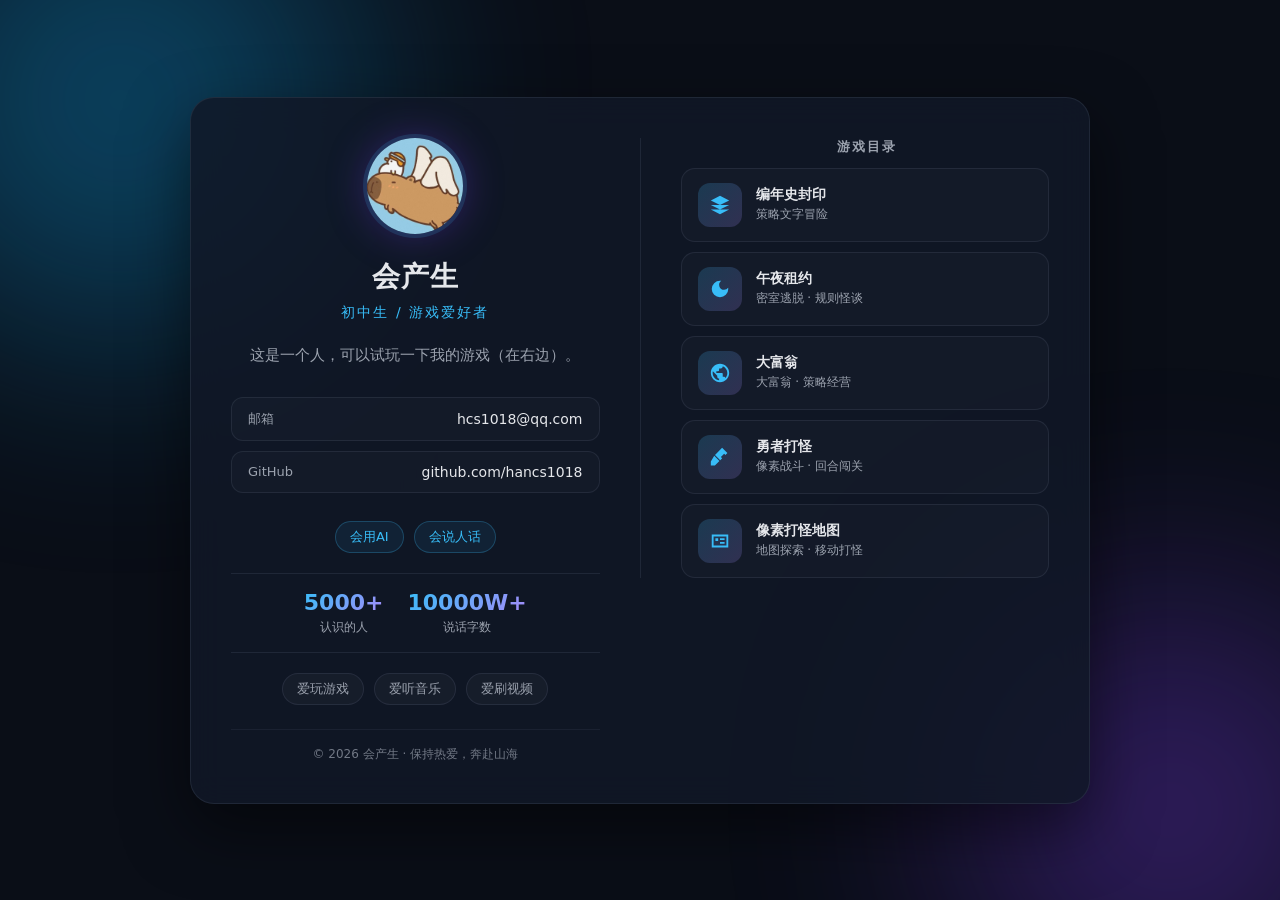
==== commit 584c439e: "feat: 新增两款像素小游戏并更新主页展示 1. 移除旧的游戏成就项 2. 添加勇者打怪和像素打怪地图两款游戏卡片 3. 新增两个游戏的完整代码文件" ====
--- a/index.html
+++ b/index.html
@@ -54,10 +54,6 @@
                     <span class="achievement-num">10000W+</span>
                     <span class="achievement-label">说话字数</span>
                 </div>
-                <div class="achievement-item">
-                    <span class="achievement-num">900+</span>
-                    <span class="achievement-label">游戏被玩</span>
-                </div>
             </div>
 
             <!-- 兴趣爱好 -->
@@ -102,6 +98,24 @@
                             <span class="game-desc">大富翁 · 策略经营</span>
                         </div>
                     </a>
+                    <a class="game-card" href="MonsterFight/index.html">
+                        <div class="game-icon">
+                            <svg viewBox="0 0 24 24" fill="currentColor"><path d="M14.31 2l5.74 5.74-2.12 2.12-1.41-1.41-3.54 3.53 1.42 1.42-2.12 2.12-5.74-5.74L14.31 2zm-8.62 8.62l5.69 5.69-4.95 4.95H2v-4.43l3.69-6.21z"/></svg>
+                        </div>
+                        <div class="game-info">
+                            <span class="game-name">勇者打怪</span>
+                            <span class="game-desc">像素战斗 · 回合闯关</span>
+                        </div>
+                    </a>
+                    <a class="game-card" href="MonsterWorld/index.html">
+                        <div class="game-icon">
+                            <svg viewBox="0 0 24 24" fill="currentColor"><path d="M3 5h18v14H3V5zm2 2v10h14V7H5zm2 2h3v3H7V9zm5 0h5v2h-5V9zm0 4h5v2h-5v-2z"/></svg>
+                        </div>
+                        <div class="game-info">
+                            <span class="game-name">像素打怪地图</span>
+                            <span class="game-desc">地图探索 · 移动打怪</span>
+                        </div>
+                    </a>
                     <!-- 在此处添加更多游戏卡片 -->
                 </div>
             </section>
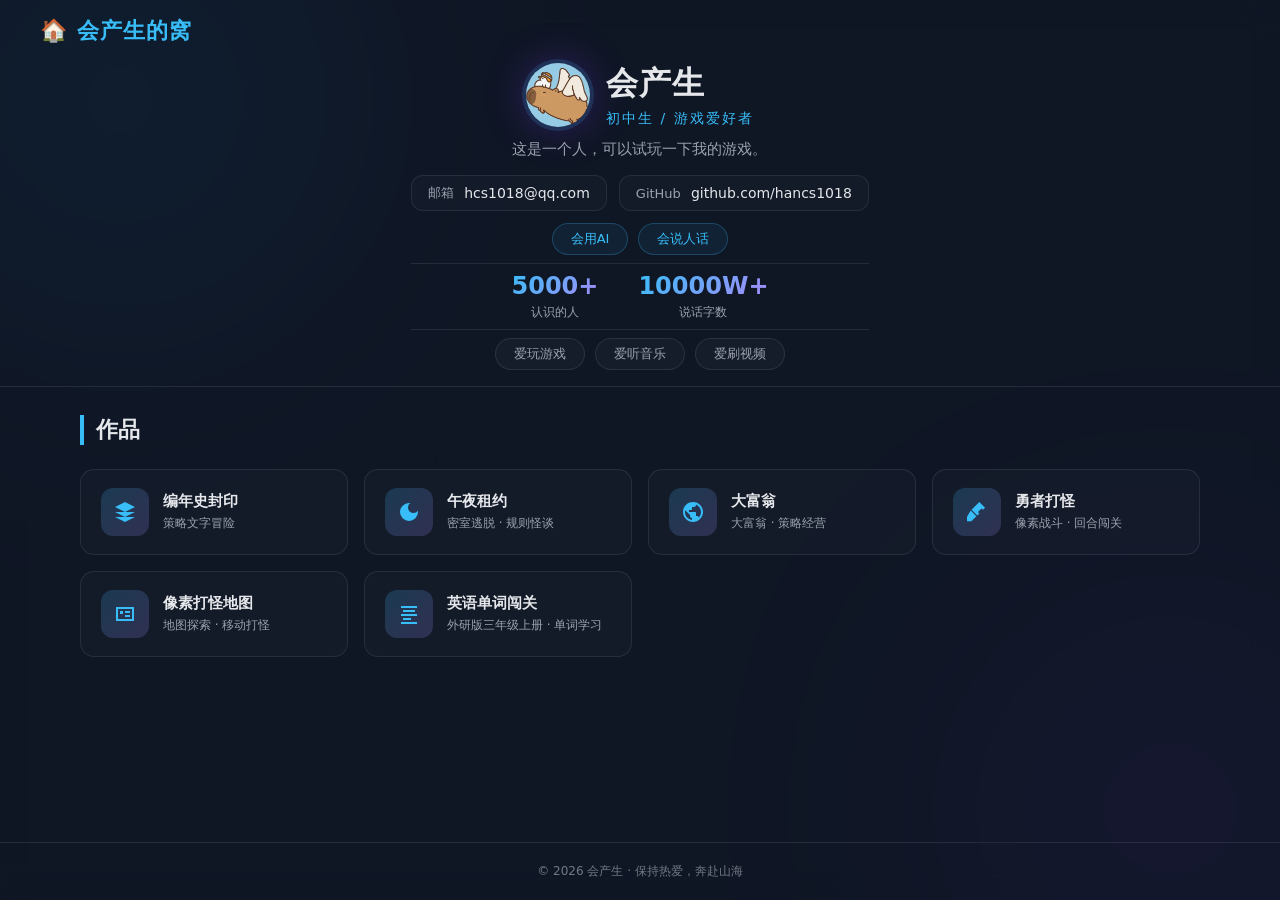
==== commit 8b1522c6: "feat: 新增英语单词闯关游戏并优化主页作品展示" ====
--- a/index.html
+++ b/index.html
@@ -3,7 +3,7 @@
 <head>
     <meta charset="UTF-8">
     <meta name="viewport" content="width=device-width, initial-scale=1.0">
-    <title>个人名片</title>
+    <title>会产生的窝</title>
     <link rel="stylesheet" href="/css/style.css">
 </head>
 <body>
@@ -12,19 +12,26 @@
     <div class="glow glow-2"></div>
 
     <main class="card">
-        <!-- 左栏：个人介绍 -->
-        <div class="card-left">
-            <!-- 头像 -->
-            <div class="avatar">
-                <img src="/1.jpg" alt="头像" class="avatar-img">
+        <!-- 左上角站点头 -->
+        <header class="site-header">
+            <span class="site-title">🏠 会产生的窝</span>
+        </header>
+
+        <!-- 上半部分：个人信息 -->
+        <section class="profile">
+            <!-- 头像 + 姓名水平排列 -->
+            <div class="profile-main">
+                <div class="avatar">
+                    <img src="/1.jpg" alt="头像" class="avatar-img">
+                </div>
+                <div class="profile-info">
+                    <h1 class="name">会产生</h1>
+                    <p class="title">初中生 / 游戏爱好者</p>
+                </div>
             </div>
 
-            <!-- 名字与身份 -->
-            <h1 class="name">会产生</h1>
-            <p class="title">初中生 / 游戏爱好者</p>
-
             <!-- 一句话介绍 -->
-            <p class="bio">这是一个人，可以试玩一下我的游戏（在右边）。</p>
+            <p class="bio">这是一个人，可以试玩一下我的游戏。</p>
 
             <!-- 联系方式 -->
             <div class="contact">
@@ -62,64 +69,75 @@
                 <span class="hobby-tag">爱听音乐</span>
                 <span class="hobby-tag">爱刷视频</span>
             </div>
+        </section>
 
-            <footer class="footer">© 2026 会产生 · 保持热爱，奔赴山海</footer>
-        </div>
+        <!-- 分隔线 -->
+        <hr class="divider">
 
-        <!-- 右栏：游戏目录 -->
-        <div class="card-right">
-            <section class="games">
-                <h2 class="games-title">游戏目录</h2>
-                <div class="games-grid">
-                    <a class="game-card" href="Chronicle-Sealed/index.html">
-                        <div class="game-icon">
-                            <svg viewBox="0 0 24 24" fill="currentColor"><path d="M12 2L2 7l10 5 10-5-10-5zM2 17l10 5 10-5M2 12l10 5 10-5"/></svg>
-                        </div>
-                        <div class="game-info">
-                            <span class="game-name">编年史封印</span>
-                            <span class="game-desc">策略文字冒险</span>
-                        </div>
-                    </a>
-                    <a class="game-card" href="Midnight-Lease/index.html">
-                        <div class="game-icon">
-                            <svg viewBox="0 0 24 24" fill="currentColor"><path d="M12 3a9 9 0 1 0 9 9c0-.46-.04-.92-.1-1.36a5.39 5.39 0 0 1-4.4 2.26 5.4 5.4 0 0 1-3.14-9.8c-.44-.06-.9-.1-1.36-.1z"/></svg>
-                        </div>
-                        <div class="game-info">
-                            <span class="game-name">午夜租约</span>
-                            <span class="game-desc">密室逃脱 · 规则怪谈</span>
-                        </div>
-                    </a>
-                    <a class="game-card" href="Bigrichman/index.html">
-                        <div class="game-icon">
-                            <svg viewBox="0 0 24 24" fill="currentColor"><path d="M12 2C6.48 2 2 6.48 2 12s4.48 10 10 10 10-4.48 10-10S17.52 2 12 2zm-1 17.93c-3.95-.49-7-3.85-7-7.93 0-.62.08-1.21.21-1.79L9 15v1c0 1.1.9 2 2 2v1.93zm6.9-2.54c-.26-.81-1-1.39-1.9-1.39h-1v-3c0-.55-.45-1-1-1H8v-2h2c.55 0 1-.45 1-1V7h2c1.1 0 2-.9 2-2v-.41c2.93 1.19 5 4.06 5 7.41 0 2.08-.8 3.97-2.1 5.39z"/></svg>
-                        </div>
-                        <div class="game-info">
-                            <span class="game-name">大富翁</span>
-                            <span class="game-desc">大富翁 · 策略经营</span>
-                        </div>
-                    </a>
-                    <a class="game-card" href="MonsterFight/index.html">
-                        <div class="game-icon">
-                            <svg viewBox="0 0 24 24" fill="currentColor"><path d="M14.31 2l5.74 5.74-2.12 2.12-1.41-1.41-3.54 3.53 1.42 1.42-2.12 2.12-5.74-5.74L14.31 2zm-8.62 8.62l5.69 5.69-4.95 4.95H2v-4.43l3.69-6.21z"/></svg>
-                        </div>
-                        <div class="game-info">
-                            <span class="game-name">勇者打怪</span>
-                            <span class="game-desc">像素战斗 · 回合闯关</span>
-                        </div>
-                    </a>
-                    <a class="game-card" href="MonsterWorld/index.html">
-                        <div class="game-icon">
-                            <svg viewBox="0 0 24 24" fill="currentColor"><path d="M3 5h18v14H3V5zm2 2v10h14V7H5zm2 2h3v3H7V9zm5 0h5v2h-5V9zm0 4h5v2h-5v-2z"/></svg>
-                        </div>
-                        <div class="game-info">
-                            <span class="game-name">像素打怪地图</span>
-                            <span class="game-desc">地图探索 · 移动打怪</span>
-                        </div>
-                    </a>
-                    <!-- 在此处添加更多游戏卡片 -->
-                </div>
-            </section>
-        </div>
+        <!-- 下半部分：作品 -->
+        <section class="works">
+            <h2 class="works-title">作品</h2>
+            <div class="games-grid">
+                <a class="game-card" href="Chronicle-Sealed/index.html">
+                    <div class="game-icon">
+                        <svg viewBox="0 0 24 24" fill="currentColor"><path d="M12 2L2 7l10 5 10-5-10-5zM2 17l10 5 10-5M2 12l10 5 10-5"/></svg>
+                    </div>
+                    <div class="game-info">
+                        <span class="game-name">编年史封印</span>
+                        <span class="game-desc">策略文字冒险</span>
+                    </div>
+                </a>
+                <a class="game-card" href="Midnight-Lease/index.html">
+                    <div class="game-icon">
+                        <svg viewBox="0 0 24 24" fill="currentColor"><path d="M12 3a9 9 0 1 0 9 9c0-.46-.04-.92-.1-1.36a5.39 5.39 0 0 1-4.4 2.26 5.4 5.4 0 0 1-3.14-9.8c-.44-.06-.9-.1-1.36-.1z"/></svg>
+                    </div>
+                    <div class="game-info">
+                        <span class="game-name">午夜租约</span>
+                        <span class="game-desc">密室逃脱 · 规则怪谈</span>
+                    </div>
+                </a>
+                <a class="game-card" href="Bigrichman/index.html">
+                    <div class="game-icon">
+                        <svg viewBox="0 0 24 24" fill="currentColor"><path d="M12 2C6.48 2 2 6.48 2 12s4.48 10 10 10 10-4.48 10-10S17.52 2 12 2zm-1 17.93c-3.95-.49-7-3.85-7-7.93 0-.62.08-1.21.21-1.79L9 15v1c0 1.1.9 2 2 2v1.93zm6.9-2.54c-.26-.81-1-1.39-1.9-1.39h-1v-3c0-.55-.45-1-1-1H8v-2h2c.55 0 1-.45 1-1V7h2c1.1 0 2-.9 2-2v-.41c2.93 1.19 5 4.06 5 7.41 0 2.08-.8 3.97-2.1 5.39z"/></svg>
+                    </div>
+                    <div class="game-info">
+                        <span class="game-name">大富翁</span>
+                        <span class="game-desc">大富翁 · 策略经营</span>
+                    </div>
+                </a>
+                <a class="game-card" href="MonsterFight/index.html">
+                    <div class="game-icon">
+                        <svg viewBox="0 0 24 24" fill="currentColor"><path d="M14.31 2l5.74 5.74-2.12 2.12-1.41-1.41-3.54 3.53 1.42 1.42-2.12 2.12-5.74-5.74L14.31 2zm-8.62 8.62l5.69 5.69-4.95 4.95H2v-4.43l3.69-6.21z"/></svg>
+                    </div>
+                    <div class="game-info">
+                        <span class="game-name">勇者打怪</span>
+                        <span class="game-desc">像素战斗 · 回合闯关</span>
+                    </div>
+                </a>
+                <a class="game-card" href="MonsterWorld/index.html">
+                    <div class="game-icon">
+                        <svg viewBox="0 0 24 24" fill="currentColor"><path d="M3 5h18v14H3V5zm2 2v10h14V7H5zm2 2h3v3H7V9zm5 0h5v2h-5V9zm0 4h5v2h-5v-2z"/></svg>
+                    </div>
+                    <div class="game-info">
+                        <span class="game-name">像素打怪地图</span>
+                        <span class="game-desc">地图探索 · 移动打怪</span>
+                    </div>
+                </a>
+                <a class="game-card" href="EnglishLearn/index.html">
+                    <div class="game-icon">
+                        <svg viewBox="0 0 24 24" fill="currentColor"><path d="M4 4h16v2H4V4zm2 4h12v2H6V8zm-2 4h16v2H4v-2zm2 4h8v2H6v-2zm-2 4h16v2H4v-2z"/></svg>
+                    </div>
+                    <div class="game-info">
+                        <span class="game-name">英语单词闯关</span>
+                        <span class="game-desc">外研版三年级上册 · 单词学习</span>
+                    </div>
+                </a>
+                <!-- 在此处添加更多游戏卡片 -->
+            </div>
+        </section>
+
+        <hr class="divider">
+        <footer class="footer">© 2026 会产生 · 保持热爱，奔赴山海</footer>
     </main>
 
     <script src="/js/script.js"></script>
--- a/css/style.css
+++ b/css/style.css
@@ -5,7 +5,7 @@
     --text-dim: #9ca3af;
     --accent-1: #38bdf8;
     --accent-2: #a78bfa;
-    --border: rgba(148, 163, 184, 0.12);
+    --border: rgba(148, 163, 184, 0.15);
 }
 
 * {
@@ -14,17 +14,16 @@
     box-sizing: border-box;
 }
 
-body {
-    min-height: 100vh;
-    display: flex;
-    align-items: center;
-    justify-content: center;
+html, body {
+    min-height: 100%;
     background: var(--bg);
     color: var(--text);
     font-family: "Segoe UI", "PingFang SC", "Microsoft YaHei", system-ui, sans-serif;
-    padding: 24px;
-    overflow: hidden;
     position: relative;
+}
+
+body {
+    padding: 0;
 }
 
 /* ---- 背景光斑 ---- */
@@ -57,51 +56,63 @@
     to   { transform: translate(60px, 40px) scale(1.15); }
 }
 
-/* ---- 名片卡片 ---- */
+/* ---- 主容器 ---- */
 .card {
     position: relative;
     z-index: 1;
+    display: flex;
+    flex-direction: column;
+    min-height: 100vh;
+    min-height: 100dvh;
     width: 100%;
-    max-width: 900px;
-    padding: 40px;
+    max-width: 100%;
+    padding: 0;
     background: rgba(17, 24, 39, 0.85);
     backdrop-filter: blur(16px);
-    border: 1px solid var(--border);
-    border-radius: 24px;
-    text-align: center;
-    box-shadow: 0 24px 64px rgba(0, 0, 0, 0.5);
     opacity: 0;
     transform: translateY(24px);
     transition: opacity 0.8s ease, transform 0.8s ease;
-    display: flex;
-    gap: 40px;
-    align-items: flex-start;
 }
 .card.visible {
     opacity: 1;
     transform: translateY(0);
 }
 
-/* ---- 左右分栏 ---- */
-.card-left {
-    flex: 1;
-    min-width: 0;
-}
-.card-right {
-    flex: 1;
-    min-width: 0;
-    border-left: 1px solid var(--border);
-    padding-left: 40px;
-}
-
-/* ---- 图片头像 ---- */
+/* ---- 左上角站点头 ---- */
+.site-header {
+    padding: 16px 40px;
+}
+.site-title {
+    font-size: 22px;
+    font-weight: 700;
+    color: var(--accent-1);
+    letter-spacing: 1px;
+}
+
+/* ---- 个人信息区 ---- */
+.profile {
+    padding: 0 40px 16px;
+    text-align: center;
+    max-width: 800px;
+    margin: 0 auto;
+}
+
+/* 头像 + 姓名 水平排列 */
+.profile-main {
+    display: flex;
+    align-items: center;
+    gap: 16px;
+    justify-content: center;
+    margin-bottom: 8px;
+}
+
 .avatar {
-    width: 96px;
-    height: 96px;
-    margin: 0 auto 24px;
+    width: 64px;
+    height: 64px;
     border-radius: 50%;
     overflow: hidden;
     box-shadow: 0 0 0 4px rgba(56, 189, 248, 0.15), 0 0 40px rgba(124, 58, 237, 0.35);
+    flex-shrink: 0;
 }
 .avatar-img {
     width: 100%;
@@ -110,37 +121,43 @@
     display: block;
 }
 
-/* ---- 文字 ---- */
+.profile-info {
+    text-align: left;
+}
+
 .name {
-    font-size: 28px;
+    font-size: 32px;
     font-weight: 700;
     letter-spacing: 1px;
 }
 .title {
-    margin-top: 8px;
+    margin-top: 4px;
     font-size: 14px;
     color: var(--accent-1);
     letter-spacing: 2px;
 }
+
 .bio {
-    margin: 20px 0 28px;
+    margin: 8px auto 12px;
     font-size: 15px;
     line-height: 1.8;
     color: var(--text-dim);
+    max-width: 480px;
 }
 
 /* ---- 联系方式 ---- */
 .contact {
     display: flex;
-    flex-direction: column;
+    justify-content: center;
+    flex-wrap: wrap;
+    gap: 12px;
+    margin-bottom: 12px;
+}
+.contact-item {
+    display: inline-flex;
+    align-items: center;
     gap: 10px;
-    margin-bottom: 28px;
-}
-.contact-item {
-    display: flex;
-    justify-content: space-between;
-    align-items: center;
-    padding: 12px 16px;
+    padding: 8px 16px;
     border: 1px solid var(--border);
     border-radius: 12px;
     text-decoration: none;
@@ -168,10 +185,10 @@
     justify-content: center;
     gap: 10px;
     flex-wrap: wrap;
-    margin-bottom: 20px;
+    margin-bottom: 8px;
 }
 .skill-tag {
-    padding: 6px 14px;
+    padding: 6px 18px;
     font-size: 13px;
     color: var(--accent-1);
     background: rgba(56, 189, 248, 0.08);
@@ -188,11 +205,12 @@
 .achievements {
     display: flex;
     justify-content: center;
-    gap: 24px;
-    margin-bottom: 20px;
-    padding: 16px 0;
+    gap: 40px;
+    margin: 8px auto;
+    padding: 8px 0;
     border-top: 1px solid var(--border);
     border-bottom: 1px solid var(--border);
+    max-width: 480px;
 }
 .achievement-item {
     display: flex;
@@ -201,7 +219,7 @@
     gap: 4px;
 }
 .achievement-num {
-    font-size: 22px;
+    font-size: 24px;
     font-weight: 700;
     background: linear-gradient(135deg, var(--accent-1), var(--accent-2));
     -webkit-background-clip: text;
@@ -219,10 +237,10 @@
     justify-content: center;
     gap: 10px;
     flex-wrap: wrap;
-    margin-bottom: 24px;
+    margin-top: 8px;
 }
 .hobby-tag {
-    padding: 6px 14px;
+    padding: 6px 18px;
     font-size: 13px;
     color: var(--text-dim);
     background: rgba(255, 255, 255, 0.03);
@@ -236,35 +254,42 @@
     transform: translateY(-2px);
 }
 
-/* ---- 游戏目录 ---- */
-.games {
+/* ---- 分隔线 ---- */
+.divider {
+    flex-shrink: 0;
+    border: none;
+    height: 1px;
+    background: var(--border);
     margin: 0;
-    text-align: left;
-    height: 100%;
-    display: flex;
-    flex-direction: column;
-}
-.games-title {
-    font-size: 13px;
-    font-weight: 600;
-    color: var(--text-dim);
-    letter-spacing: 2px;
-    text-transform: uppercase;
-    margin-bottom: 12px;
+}
+
+/* ---- 作品区 ---- */
+.works {
+    flex: 1;
+    width: 100%;
+    padding: 28px 40px 48px;
+    max-width: 1200px;
+    margin: 0 auto;
+}
+.works-title {
+    font-size: 22px;
+    font-weight: 700;
+    color: var(--text);
+    margin-bottom: 24px;
     padding-left: 4px;
-    text-align: center;
+    border-left: 4px solid var(--accent-1);
+    padding-left: 12px;
 }
 .games-grid {
-    display: flex;
-    flex-direction: column;
-    gap: 10px;
-    flex: 1;
+    display: grid;
+    grid-template-columns: repeat(auto-fill, minmax(240px, 1fr));
+    gap: 16px;
 }
 .game-card {
     display: flex;
     align-items: center;
     gap: 14px;
-    padding: 14px 16px;
+    padding: 18px 20px;
     border: 1px solid var(--border);
     border-radius: 14px;
     text-decoration: none;
@@ -277,8 +302,8 @@
     transform: translateY(-2px);
 }
 .game-icon {
-    width: 44px;
-    height: 44px;
+    width: 48px;
+    height: 48px;
     border-radius: 12px;
     display: flex;
     align-items: center;
@@ -287,17 +312,17 @@
     flex-shrink: 0;
 }
 .game-icon svg {
-    width: 22px;
-    height: 22px;
+    width: 24px;
+    height: 24px;
     color: var(--accent-1);
 }
 .game-info {
     display: flex;
     flex-direction: column;
-    gap: 2px;
+    gap: 4px;
 }
 .game-name {
-    font-size: 14px;
+    font-size: 15px;
     font-weight: 600;
     color: var(--text);
 }
@@ -311,21 +336,17 @@
     font-size: 12px;
     color: var(--text-dim);
     opacity: 0.7;
-    border-top: 1px solid var(--border);
-    padding-top: 16px;
+    padding: 20px 40px;
+    text-align: center;
 }
 
 /* ---- 响应式 ---- */
 @media (max-width: 768px) {
-    .card {
-        flex-direction: column;
-        gap: 24px;
-        padding: 36px 24px 24px;
-    }
-    .card-right {
-        border-left: none;
-        padding-left: 0;
-        width: 100%;
-    }
-    .name { font-size: 24px; }
-}
+    .site-header { padding: 16px 24px; }
+    .profile { padding: 0 24px 16px; }
+    .works { padding: 24px 24px 32px; }
+    .profile-main { gap: 16px; }
+    .avatar { width: 56px; height: 56px; }
+    .name { font-size: 26px; }
+    .games-grid { grid-template-columns: 1fr; }
+}
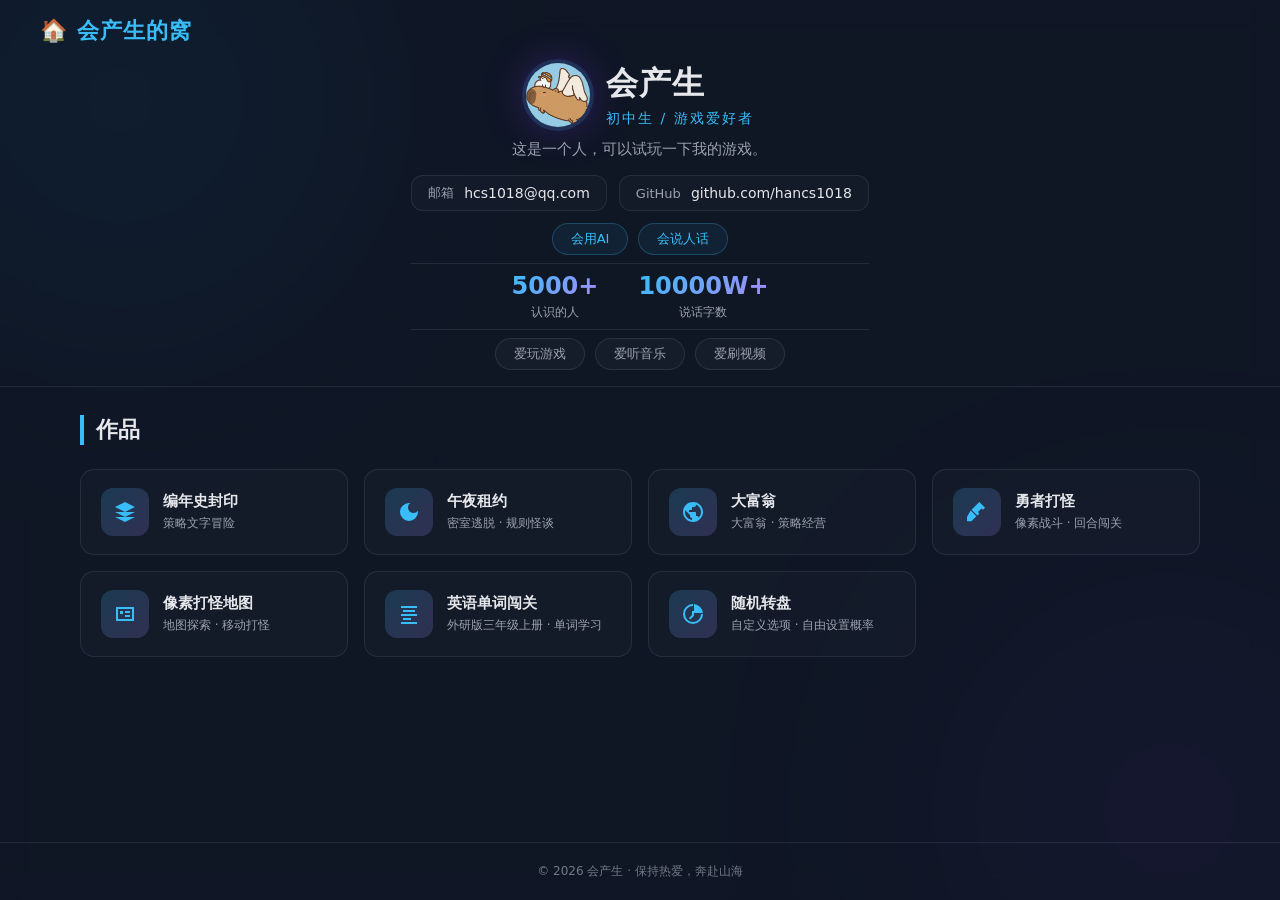
==== commit a8b71dce: "Add Random Wheel game card to index.html" ====
--- a/index.html
+++ b/index.html
@@ -132,6 +132,15 @@
                         <span class="game-desc">外研版三年级上册 · 单词学习</span>
                     </div>
                 </a>
+                <a class="game-card" href="RandomWheel.html">
+                    <div class="game-icon">
+                        <svg viewBox="0 0 24 24" fill="currentColor"><path d="M12 2a10 10 0 1 0 10 10h-2a8 8 0 1 1-8-8V2zm1 0v9h9A10 10 0 0 0 13 2zm-2 7v4l-3 3 1.4 1.4 3.6-3.6V9h-2z"/></svg>
+                    </div>
+                    <div class="game-info">
+                        <span class="game-name">随机转盘</span>
+                        <span class="game-desc">自定义选项 · 自由设置概率</span>
+                    </div>
+                </a>
                 <!-- 在此处添加更多游戏卡片 -->
             </div>
         </section>
